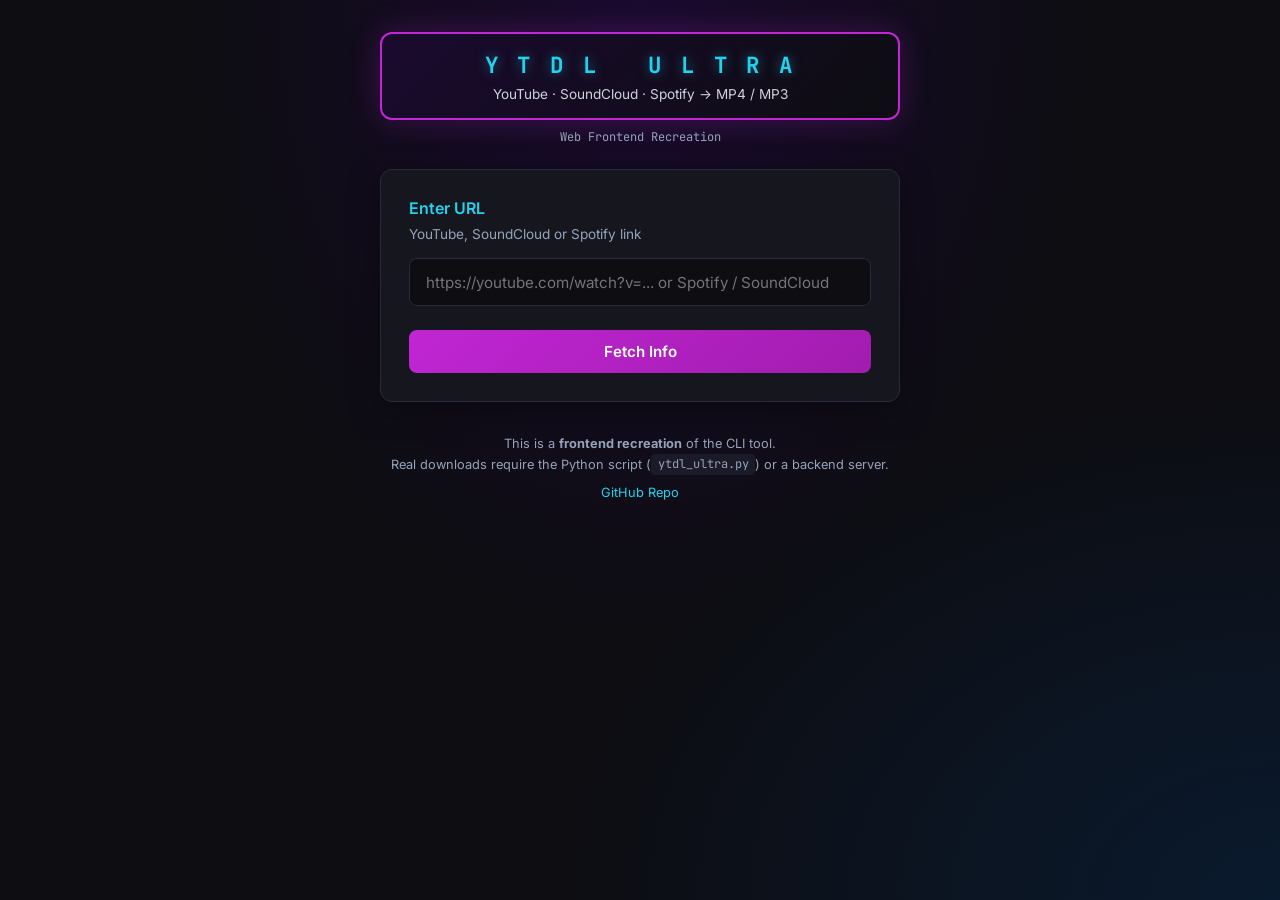
==== index.html @ 4ee61bf0 "Add root index.html for GitHub Pages" ====
<!DOCTYPE html>
<html lang="en">
<head>
  <meta charset="UTF-8">
  <meta name="viewport" content="width=device-width, initial-scale=1.0">
  <title>YTDL ULTRA – Web</title>
  <link rel="stylesheet" href="CSS/style.css">
  <link rel="preconnect" href="https://fonts.googleapis.com">
  <link rel="preconnect" href="https://fonts.gstatic.com" crossorigin>
  <link href="https://fonts.googleapis.com/css2?family=JetBrains+Mono:wght@400;600;700&family=Inter:wght@400;500;600&display=swap" rel="stylesheet">
</head>
<body>
  <div class="container">
    <!-- Banner -->
    <header class="banner">
      <div class="banner-box">
        <div class="banner-title">Y T D L &nbsp; U L T R A</div>
        <div class="banner-sub">YouTube · SoundCloud · Spotify → MP4 / MP3</div>
      </div>
      <p class="version">Web Frontend Recreation</p>
    </header>

    <!-- Main Card -->
    <main class="card">
      <!-- Step 1: URL -->
      <section id="step-url" class="step active">
        <h2>Enter URL</h2>
        <p class="hint">YouTube, SoundCloud or Spotify link</p>
        <input type="url" id="url-input" placeholder="https://youtube.com/watch?v=... or Spotify / SoundCloud" autocomplete="off">
        <button id="btn-fetch" class="btn primary">Fetch Info</button>
        <p id="url-error" class="error hidden"></p>
      </section>

      <!-- Step 2: Info + Format -->
      <section id="step-info" class="step">
        <div class="info-box">
          <h3 id="video-title">—</h3>
          <div class="meta">
            <span id="video-source">—</span>
            <span id="video-channel">—</span>
            <span id="video-duration">—</span>
          </div>
        </div>

        <h2>Format</h2>
        <div class="format-options">
          <label class="format-card">
            <input type="radio" name="format" value="mp4" checked>
            <span class="format-label">MP4</span>
            <span class="format-desc">Video + Audio</span>
          </label>
          <label class="format-card">
            <input type="radio" name="format" value="mp3">
            <span class="format-label">MP3</span>
            <span class="format-desc">Audio Only</span>
          </label>
        </div>

        <h2>Quality</h2>
        <div id="quality-list" class="quality-list">
          <!-- filled by JS -->
        </div>

        <button id="btn-download" class="btn primary">Download</button>
        <button id="btn-back" class="btn secondary">← Back</button>
      </section>

      <!-- Step 3: Progress / Result -->
      <section id="step-progress" class="step">
        <h2 id="progress-title">Downloading...</h2>
        <div class="progress-bar-wrap">
          <div id="progress-bar" class="progress-bar"></div>
        </div>
        <p id="progress-text">0%</p>
        <p id="progress-note" class="note"></p>
        <button id="btn-again" class="btn primary hidden">Download Another</button>
      </section>
    </main>

    <footer>
      <p>This is a <strong>frontend recreation</strong> of the CLI tool.</p>
      <p>Real downloads require the Python script (<code>ytdl_ultra.py</code>) or a backend server.</p>
      <p class="links">
        <a href="https://github.com/ziyyhhk/Kira-Test" target="_blank">GitHub Repo</a>
      </p>
    </footer>
  </div>

  <script src="JS/app.js"></script>
</body>
</html>
---- CSS/style.css ----
/* YTDL ULTRA – Web Styles */
:root {
  --bg: #0d0d12;
  --card: #16161f;
  --border: #2a2a3a;
  --magenta: #c026d3;
  --cyan: #22d3ee;
  --green: #4ade80;
  --yellow: #facc15;
  --red: #f87171;
  --text: #e2e8f0;
  --muted: #94a3b8;
  --radius: 12px;
}

* {
  box-sizing: border-box;
  margin: 0;
  padding: 0;
}

body {
  font-family: 'Inter', system-ui, sans-serif;
  background: var(--bg);
  color: var(--text);
  min-height: 100vh;
  display: flex;
  justify-content: center;
  align-items: flex-start;
  padding: 2rem 1rem;
  background-image:
    radial-gradient(ellipse at top, #1a0a2e 0%, transparent 50%),
    radial-gradient(ellipse at bottom right, #0a1a2e 0%, transparent 40%);
}

.container {
  width: 100%;
  max-width: 520px;
}

/* Banner */
.banner {
  text-align: center;
  margin-bottom: 1.5rem;
}

.banner-box {
  border: 2px solid var(--magenta);
  border-radius: var(--radius);
  padding: 1rem 1.25rem;
  background: linear-gradient(135deg, #1a0a2e 0%, #0d0d12 100%);
  box-shadow: 0 0 30px rgba(192, 38, 211, 0.25);
}

.banner-title {
  font-family: 'JetBrains Mono', monospace;
  font-weight: 700;
  font-size: 1.4rem;
  letter-spacing: 0.15em;
  color: var(--cyan);
  text-shadow: 0 0 12px rgba(34, 211, 238, 0.5);
}

.banner-sub {
  font-size: 0.85rem;
  color: var(--text);
  margin-top: 0.35rem;
  opacity: 0.9;
}

.version {
  font-family: 'JetBrains Mono', monospace;
  font-size: 0.75rem;
  color: var(--muted);
  margin-top: 0.6rem;
}

/* Card */
.card {
  background: var(--card);
  border: 1px solid var(--border);
  border-radius: var(--radius);
  padding: 1.75rem;
  box-shadow: 0 8px 32px rgba(0, 0, 0, 0.4);
}

.step {
  display: none;
}

.step.active {
  display: block;
  animation: fadeIn 0.3s ease;
}

@keyframes fadeIn {
  from { opacity: 0; transform: translateY(8px); }
  to { opacity: 1; transform: translateY(0); }
}

h2 {
  font-size: 1rem;
  font-weight: 600;
  color: var(--cyan);
  margin-bottom: 0.5rem;
}

.hint {
  font-size: 0.85rem;
  color: var(--muted);
  margin-bottom: 1rem;
}

input[type="url"] {
  width: 100%;
  padding: 0.85rem 1rem;
  background: #0d0d12;
  border: 1px solid var(--border);
  border-radius: 8px;
  color: var(--text);
  font-size: 0.95rem;
  font-family: inherit;
  margin-bottom: 1rem;
  transition: border-color 0.2s;
}

input[type="url"]:focus {
  outline: none;
  border-color: var(--cyan);
  box-shadow: 0 0 0 3px rgba(34, 211, 238, 0.15);
}

/* Buttons */
.btn {
  display: inline-block;
  padding: 0.75rem 1.5rem;
  border: none;
  border-radius: 8px;
  font-size: 0.95rem;
  font-weight: 600;
  cursor: pointer;
  transition: all 0.2s;
  font-family: inherit;
}

.btn.primary {
  background: linear-gradient(135deg, var(--magenta), #a21caf);
  color: white;
  width: 100%;
  margin-top: 0.5rem;
}

.btn.primary:hover {
  filter: brightness(1.1);
  box-shadow: 0 4px 20px rgba(192, 38, 211, 0.4);
}

.btn.secondary {
  background: transparent;
  color: var(--muted);
  border: 1px solid var(--border);
  width: 100%;
  margin-top: 0.75rem;
}

.btn.secondary:hover {
  border-color: var(--cyan);
  color: var(--cyan);
}

.btn:disabled {
  opacity: 0.5;
  cursor: not-allowed;
}

/* Info box */
.info-box {
  background: #0d0d12;
  border: 1px solid var(--border);
  border-radius: 8px;
  padding: 1rem;
  margin-bottom: 1.5rem;
}

.info-box h3 {
  font-size: 1.05rem;
  margin-bottom: 0.5rem;
  line-height: 1.3;
}

.meta {
  display: flex;
  flex-wrap: wrap;
  gap: 0.75rem;
  font-size: 0.8rem;
  color: var(--muted);
}

.meta span::before {
  content: "• ";
  color: var(--magenta);
}

.meta span:first-child::before {
  content: "";
}

/* Format cards */
.format-options {
  display: grid;
  grid-template-columns: 1fr 1fr;
  gap: 0.75rem;
  margin-bottom: 1.5rem;
}

.format-card {
  display: flex;
  flex-direction: column;
  align-items: center;
  padding: 1rem;
  background: #0d0d12;
  border: 2px solid var(--border);
  border-radius: 8px;
  cursor: pointer;
  transition: all 0.2s;
}

.format-card:hover {
  border-color: var(--cyan);
}

.format-card input {
  display: none;
}

.format-card input:checked + .format-label {
  color: var(--cyan);
}

.format-card:has(input:checked) {
  border-color: var(--magenta);
  background: rgba(192, 38, 211, 0.08);
  box-shadow: 0 0 15px rgba(192, 38, 211, 0.15);
}

.format-label {
  font-weight: 700;
  font-size: 1.1rem;
  margin-bottom: 0.25rem;
}

.format-desc {
  font-size: 0.75rem;
  color: var(--muted);
}

/* Quality list */
.quality-list {
  display: flex;
  flex-direction: column;
  gap: 0.5rem;
  margin-bottom: 1.25rem;
}

.quality-item {
  display: flex;
  align-items: center;
  gap: 0.75rem;
  padding: 0.75rem 1rem;
  background: #0d0d12;
  border: 1px solid var(--border);
  border-radius: 8px;
  cursor: pointer;
  transition: all 0.15s;
}

.quality-item:hover {
  border-color: var(--cyan);
}

.quality-item.selected {
  border-color: var(--magenta);
  background: rgba(192, 38, 211, 0.1);
}

.quality-item input {
  accent-color: var(--magenta);
}

.quality-label {
  flex: 1;
  font-size: 0.9rem;
}

.quality-size {
  font-size: 0.8rem;
  color: var(--muted);
  font-family: 'JetBrains Mono', monospace;
}

.quality-item.high .quality-label { color: var(--green); }
.quality-item.mid .quality-label { color: var(--yellow); }
.quality-item.low .quality-label { color: var(--red); }

/* Progress */
.progress-bar-wrap {
  height: 12px;
  background: #0d0d12;
  border-radius: 6px;
  overflow: hidden;
  margin: 1.25rem 0 0.75rem;
  border: 1px solid var(--border);
}

.progress-bar {
  height: 100%;
  width: 0%;
  background: linear-gradient(90deg, var(--magenta), var(--cyan));
  border-radius: 6px;
  transition: width 0.3s ease;
}

#progress-text {
  text-align: center;
  font-family: 'JetBrains Mono', monospace;
  font-size: 0.95rem;
  color: var(--cyan);
}

.note {
  margin-top: 1rem;
  font-size: 0.85rem;
  color: var(--muted);
  text-align: center;
  line-height: 1.5;
}

.error {
  color: var(--red);
  font-size: 0.85rem;
  margin-top: 0.5rem;
}

.hidden {
  display: none !important;
}

/* Footer */
footer {
  margin-top: 2rem;
  text-align: center;
  font-size: 0.8rem;
  color: var(--muted);
  line-height: 1.6;
}

footer code {
  background: #1a1a28;
  padding: 0.15rem 0.4rem;
  border-radius: 4px;
  font-family: 'JetBrains Mono', monospace;
  font-size: 0.75rem;
}

footer a {
  color: var(--cyan);
  text-decoration: none;
}

footer a:hover {
  text-decoration: underline;
}

.links {
  margin-top: 0.5rem;
}

/* Responsive */
@media (max-width: 480px) {
  .banner-title {
    font-size: 1.15rem;
  }
  .format-options {
    grid-template-columns: 1fr;
  }
}
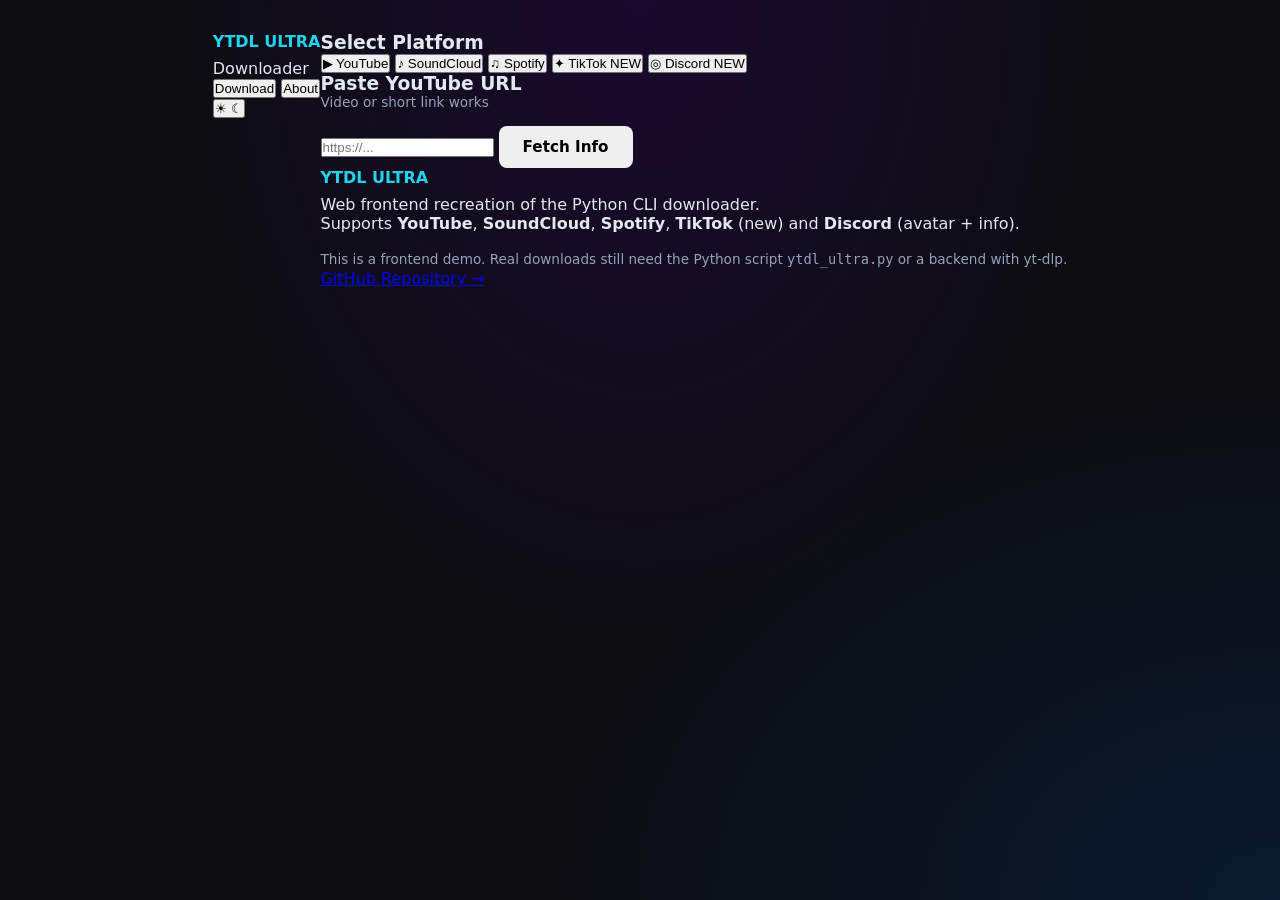
==== commit 5d99fad8: "Restyle UI to match Broken List + add platform options" ====
--- a/index.html
+++ b/index.html
@@ -3,88 +3,158 @@
 <head>
   <meta charset="UTF-8">
   <meta name="viewport" content="width=device-width, initial-scale=1.0">
-  <title>YTDL ULTRA – Web</title>
-  <link rel="stylesheet" href="CSS/style.css">
+  <title>YTDL ULTRA</title>
+  <meta name="theme-color" content="#3dbb45">
   <link rel="preconnect" href="https://fonts.googleapis.com">
   <link rel="preconnect" href="https://fonts.gstatic.com" crossorigin>
-  <link href="https://fonts.googleapis.com/css2?family=JetBrains+Mono:wght@400;600;700&family=Inter:wght@400;500;600&display=swap" rel="stylesheet">
+  <link href="https://fonts.googleapis.com/css2?family=Archivo:wght@500;600;700;800;900&family=Chivo+Mono:wght@400;600;700&display=swap" rel="stylesheet">
+  <link rel="stylesheet" href="CSS/style.css">
 </head>
 <body>
-  <div class="container">
-    <!-- Banner -->
-    <header class="banner">
-      <div class="banner-box">
-        <div class="banner-title">Y T D L &nbsp; U L T R A</div>
-        <div class="banner-sub">YouTube · SoundCloud · Spotify → MP4 / MP3</div>
+  <div class="theme-veil" id="theme-veil"></div>
+
+  <header>
+    <div class="logo">
+      <div class="logo__text">
+        <h2>YTDL ULTRA</h2>
+        <p>Downloader</p>
       </div>
-      <p class="version">Web Frontend Recreation</p>
-    </header>
+    </div>
+    <nav class="nav">
+      <button class="nav-link active" data-page="download">Download</button>
+      <button class="nav-link" data-page="about">About</button>
+    </nav>
+    <button id="theme-toggle" class="theme-btn" title="Toggle dark mode" aria-label="Toggle dark mode">
+      <span class="theme-icon light">☀</span>
+      <span class="theme-icon dark">☾</span>
+    </button>
+  </header>
 
-    <!-- Main Card -->
-    <main class="card">
-      <!-- Step 1: URL -->
-      <section id="step-url" class="step active">
-        <h2>Enter URL</h2>
-        <p class="hint">YouTube, SoundCloud or Spotify link</p>
-        <input type="url" id="url-input" placeholder="https://youtube.com/watch?v=... or Spotify / SoundCloud" autocomplete="off">
-        <button id="btn-fetch" class="btn primary">Fetch Info</button>
-        <p id="url-error" class="error hidden"></p>
-      </section>
+  <main>
+    <!-- DOWNLOAD PAGE -->
+    <section id="page-download" class="page active">
+      <div class="page-inner">
 
-      <!-- Step 2: Info + Format -->
-      <section id="step-info" class="step">
-        <div class="info-box">
-          <h3 id="video-title">—</h3>
-          <div class="meta">
-            <span id="video-source">—</span>
-            <span id="video-channel">—</span>
-            <span id="video-duration">—</span>
+        <!-- Platform selector -->
+        <div class="panel platform-panel">
+          <h3 class="panel-title">Select Platform</h3>
+          <div class="platform-grid">
+            <button class="platform-card selected" data-platform="youtube">
+              <span class="platform-icon">▶</span>
+              <span class="platform-name">YouTube</span>
+            </button>
+            <button class="platform-card" data-platform="soundcloud">
+              <span class="platform-icon">♪</span>
+              <span class="platform-name">SoundCloud</span>
+            </button>
+            <button class="platform-card" data-platform="spotify">
+              <span class="platform-icon">♫</span>
+              <span class="platform-name">Spotify</span>
+            </button>
+            <button class="platform-card" data-platform="tiktok">
+              <span class="platform-icon">✦</span>
+              <span class="platform-name">TikTok</span>
+              <span class="badge new">NEW</span>
+            </button>
+            <button class="platform-card" data-platform="discord">
+              <span class="platform-icon">◎</span>
+              <span class="platform-name">Discord</span>
+              <span class="badge new">NEW</span>
+            </button>
           </div>
         </div>
 
-        <h2>Format</h2>
-        <div class="format-options">
-          <label class="format-card">
-            <input type="radio" name="format" value="mp4" checked>
-            <span class="format-label">MP4</span>
-            <span class="format-desc">Video + Audio</span>
-          </label>
-          <label class="format-card">
-            <input type="radio" name="format" value="mp3">
-            <span class="format-label">MP3</span>
-            <span class="format-desc">Audio Only</span>
-          </label>
+        <!-- Main form panel -->
+        <div class="panel form-panel">
+          <!-- URL step -->
+          <div id="step-url" class="step active">
+            <h3 class="panel-title" id="url-label">Paste YouTube URL</h3>
+            <p class="hint" id="url-hint">Video or short link works</p>
+            <input type="text" id="url-input" placeholder="https://..." autocomplete="off" spellcheck="false">
+            <p id="url-error" class="error hidden"></p>
+            <button id="btn-fetch" class="btn">Fetch Info</button>
+          </div>
+
+          <!-- Info + options step -->
+          <div id="step-info" class="step">
+            <div class="info-box">
+              <div class="info-avatar-wrap hidden" id="discord-avatar-wrap">
+                <img id="discord-avatar" src="" alt="Avatar" class="discord-avatar">
+              </div>
+              <div class="info-text">
+                <h3 id="video-title">—</h3>
+                <div class="meta">
+                  <span id="video-source">—</span>
+                  <span id="video-channel">—</span>
+                  <span id="video-duration">—</span>
+                </div>
+                <div id="discord-extra" class="discord-extra hidden"></div>
+              </div>
+            </div>
+
+            <!-- Format (hidden for Discord) -->
+            <div id="format-section">
+              <h3 class="panel-title">Format</h3>
+              <div class="format-options">
+                <label class="format-card">
+                  <input type="radio" name="format" value="mp4" checked>
+                  <span class="format-label">MP4</span>
+                  <span class="format-desc">Video + Audio</span>
+                </label>
+                <label class="format-card">
+                  <input type="radio" name="format" value="mp3">
+                  <span class="format-label">MP3</span>
+                  <span class="format-desc">Audio Only</span>
+                </label>
+              </div>
+
+              <h3 class="panel-title">Quality</h3>
+              <div id="quality-list" class="quality-list"></div>
+            </div>
+
+            <!-- Discord specific actions -->
+            <div id="discord-actions" class="hidden">
+              <h3 class="panel-title">Actions</h3>
+              <div class="discord-btns">
+                <button id="btn-dl-avatar" class="btn">Download Avatar / PFP</button>
+                <button id="btn-copy-info" class="btn btn-ghost">Copy User Info</button>
+              </div>
+            </div>
+
+            <div class="btn-row">
+              <button id="btn-download" class="btn">Download</button>
+              <button id="btn-back" class="btn btn-ghost">← Back</button>
+            </div>
+          </div>
+
+          <!-- Progress step -->
+          <div id="step-progress" class="step">
+            <h3 class="panel-title" id="progress-title">Downloading...</h3>
+            <div class="progress-bar-wrap">
+              <div id="progress-bar" class="progress-bar"></div>
+            </div>
+            <p id="progress-text" class="progress-text">0%</p>
+            <p id="progress-note" class="note"></p>
+            <button id="btn-again" class="btn hidden">Download Another</button>
+          </div>
         </div>
 
-        <h2>Quality</h2>
-        <div id="quality-list" class="quality-list">
-          <!-- filled by JS -->
+      </div>
+    </section>
+
+    <!-- ABOUT PAGE -->
+    <section id="page-about" class="page">
+      <div class="page-inner about-inner">
+        <div class="panel">
+          <h2>YTDL ULTRA</h2>
+          <p>Web frontend recreation of the Python CLI downloader.</p>
+          <p>Supports <strong>YouTube</strong>, <strong>SoundCloud</strong>, <strong>Spotify</strong>, <strong>TikTok</strong> (new) and <strong>Discord</strong> (avatar + info).</p>
+          <p class="note">This is a frontend demo. Real downloads still need the Python script <code>ytdl_ultra.py</code> or a backend with yt-dlp.</p>
+          <p><a href="https://github.com/ziyyhhk/Kira-Test" target="_blank" rel="noopener">GitHub Repository →</a></p>
         </div>
-
-        <button id="btn-download" class="btn primary">Download</button>
-        <button id="btn-back" class="btn secondary">← Back</button>
-      </section>
-
-      <!-- Step 3: Progress / Result -->
-      <section id="step-progress" class="step">
-        <h2 id="progress-title">Downloading...</h2>
-        <div class="progress-bar-wrap">
-          <div id="progress-bar" class="progress-bar"></div>
-        </div>
-        <p id="progress-text">0%</p>
-        <p id="progress-note" class="note"></p>
-        <button id="btn-again" class="btn primary hidden">Download Another</button>
-      </section>
-    </main>
-
-    <footer>
-      <p>This is a <strong>frontend recreation</strong> of the CLI tool.</p>
-      <p>Real downloads require the Python script (<code>ytdl_ultra.py</code>) or a backend server.</p>
-      <p class="links">
-        <a href="https://github.com/ziyyhhk/Kira-Test" target="_blank">GitHub Repo</a>
-      </p>
-    </footer>
-  </div>
+      </div>
+    </section>
+  </main>
 
   <script src="JS/app.js"></script>
 </body>
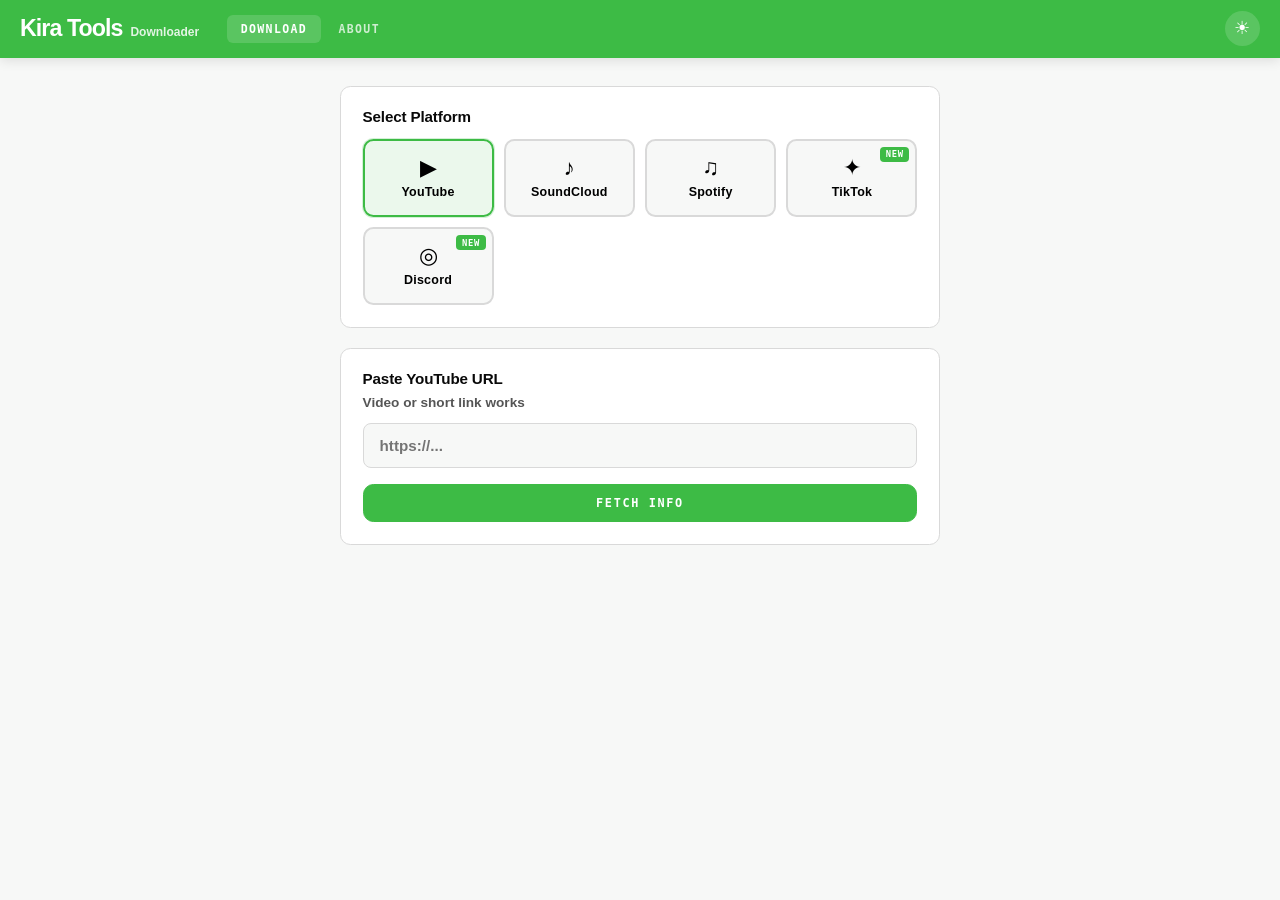
==== commit 976d0cd7: "Rename to Kira Tools" ====
--- a/index.html
+++ b/index.html
@@ -3,7 +3,7 @@
 <head>
   <meta charset="UTF-8">
   <meta name="viewport" content="width=device-width, initial-scale=1.0">
-  <title>YTDL ULTRA</title>
+  <title>Kira Tools</title>
   <meta name="theme-color" content="#3dbb45">
   <link rel="preconnect" href="https://fonts.googleapis.com">
   <link rel="preconnect" href="https://fonts.gstatic.com" crossorigin>
@@ -16,7 +16,7 @@
   <header>
     <div class="logo">
       <div class="logo__text">
-        <h2>YTDL ULTRA</h2>
+        <h2>Kira Tools</h2>
         <p>Downloader</p>
       </div>
     </div>
@@ -146,7 +146,7 @@
     <section id="page-about" class="page">
       <div class="page-inner about-inner">
         <div class="panel">
-          <h2>YTDL ULTRA</h2>
+          <h2>Kira Tools</h2>
           <p>Web frontend recreation of the Python CLI downloader.</p>
           <p>Supports <strong>YouTube</strong>, <strong>SoundCloud</strong>, <strong>Spotify</strong>, <strong>TikTok</strong> (new) and <strong>Discord</strong> (avatar + info).</p>
           <p class="note">This is a frontend demo. Real downloads still need the Python script <code>ytdl_ultra.py</code> or a backend with yt-dlp.</p>
--- a/CSS/style.css
+++ b/CSS/style.css
@@ -1,16 +1,40 @@
-/* YTDL ULTRA – Web Styles */
+/* YTDL ULTRA – styled like The Broken List */
 :root {
-  --bg: #0d0d12;
-  --card: #16161f;
-  --border: #2a2a3a;
-  --magenta: #c026d3;
-  --cyan: #22d3ee;
-  --green: #4ade80;
-  --yellow: #facc15;
-  --red: #f87171;
-  --text: #e2e8f0;
-  --muted: #94a3b8;
-  --radius: 12px;
+  --color-background: #f7f8f7;
+  --color-on-background: #090909;
+  --color-background-hover: #eceeec;
+  --color-surface: #ffffff;
+  --color-surface-hover: #f2f2f2;
+  --color-border: #d9d9d9;
+  --color-border-strong: #090909;
+  --color-primary: #3dbb45;
+  --color-primary-hover: #2fa438;
+  --color-primary-glow: rgba(61, 187, 69, 0.22);
+  --color-on-primary: #ffffff;
+  --color-muted: #555555;
+  --color-error: #c02626;
+  --header-bg: #3dbb45;
+  --header-fg: #ffffff;
+  --radius: 0.65rem;
+  --ease-out: cubic-bezier(0.16, 1, 0.3, 1);
+}
+
+body.dark {
+  --color-background: #0e110e;
+  --color-on-background: #f3f3f3;
+  --color-background-hover: #1a1f1a;
+  --color-surface: #161a16;
+  --color-surface-hover: #222822;
+  --color-border: #2e342e;
+  --color-border-strong: #f3f3f3;
+  --color-primary: #48c951;
+  --color-primary-hover: #60da68;
+  --color-primary-glow: rgba(72, 201, 81, 0.25);
+  --color-on-primary: #ffffff;
+  --color-muted: #a8b0a8;
+  --color-error: #ff5c5c;
+  --header-bg: #1f6b26;
+  --header-fg: #ffffff;
 }
 
 * {
@@ -19,366 +43,544 @@
   padding: 0;
 }
 
+html, body {
+  height: 100%;
+}
+
 body {
-  font-family: 'Inter', system-ui, sans-serif;
-  background: var(--bg);
-  color: var(--text);
-  min-height: 100vh;
-  display: flex;
+  font-family: "Archivo", sans-serif;
+  background: var(--color-background);
+  color: var(--color-on-background);
+  -webkit-font-smoothing: antialiased;
+  display: flex;
+  flex-direction: column;
+  min-height: 100%;
+}
+
+/* Theme transition veil */
+.theme-veil {
+  position: fixed;
+  inset: 0;
+  z-index: 99999;
+  pointer-events: none;
+  background: #0a0a0a;
+  opacity: 0;
+  transition: opacity 0.22s ease;
+}
+body.dark .theme-veil {
+  background: #f5f5f5;
+}
+.theme-veil.theme-veil--in {
+  opacity: 0.45;
+}
+
+/* Header */
+header {
+  display: flex;
+  flex-shrink: 0;
+  min-height: 3.6rem;
+  padding: 0 1.25rem;
+  background: var(--header-bg);
+  color: var(--header-fg);
+  align-items: center;
+  z-index: 50;
+  box-shadow: 0 2px 12px rgba(0, 0, 0, 0.12);
+  gap: 0.75rem;
+}
+
+.logo__text {
+  display: flex;
+  align-items: baseline;
+  gap: 0.5rem;
+}
+.logo__text h2 {
+  margin: 0;
+  font-size: 1.45rem;
+  line-height: 1;
+  font-weight: 900;
+  letter-spacing: -0.04em;
+  white-space: nowrap;
+}
+.logo__text p {
+  margin: 0;
+  font-size: 0.75rem;
+  font-weight: 800;
+  opacity: 0.85;
+}
+
+.nav {
+  display: flex;
+  gap: 0.25rem;
+  margin-left: 1rem;
+}
+.nav-link {
+  background: transparent;
+  border: none;
+  color: var(--header-fg);
+  font-family: "Chivo Mono", monospace;
+  font-size: 0.72rem;
+  font-weight: 700;
+  letter-spacing: 0.12em;
+  text-transform: uppercase;
+  padding: 0.45rem 0.85rem;
+  border-radius: 6px;
+  cursor: pointer;
+  opacity: 0.75;
+  transition: opacity 0.15s, background 0.15s;
+}
+.nav-link:hover,
+.nav-link.active {
+  opacity: 1;
+  background: rgba(255, 255, 255, 0.15);
+}
+
+.theme-btn {
+  margin-left: auto;
+  background: rgba(255, 255, 255, 0.15);
+  border: none;
+  width: 2.2rem;
+  height: 2.2rem;
+  border-radius: 50%;
+  cursor: pointer;
+  display: flex;
+  align-items: center;
   justify-content: center;
-  align-items: flex-start;
-  padding: 2rem 1rem;
-  background-image:
-    radial-gradient(ellipse at top, #1a0a2e 0%, transparent 50%),
-    radial-gradient(ellipse at bottom right, #0a1a2e 0%, transparent 40%);
-}
-
-.container {
+  font-size: 1.1rem;
+  color: var(--header-fg);
+  transition: background 0.15s;
+}
+.theme-btn:hover {
+  background: rgba(255, 255, 255, 0.28);
+}
+.theme-icon.dark { display: none; }
+body.dark .theme-icon.light { display: none; }
+body.dark .theme-icon.dark { display: inline; }
+
+/* Main */
+main {
+  flex: 1;
+  overflow-y: auto;
+  display: flex;
+  flex-direction: column;
+}
+
+.page {
+  display: none;
+  flex: 1;
+  animation: pageIn 0.4s var(--ease-out);
+}
+.page.active {
+  display: flex;
+  flex-direction: column;
+}
+@keyframes pageIn {
+  from { opacity: 0; transform: translateY(12px); }
+  to   { opacity: 1; transform: none; }
+}
+
+.page-inner {
   width: 100%;
+  max-width: 640px;
+  margin: 0 auto;
+  padding: 1.75rem 1.25rem 3rem;
+  display: flex;
+  flex-direction: column;
+  gap: 1.25rem;
+}
+
+.about-inner {
   max-width: 520px;
 }
-
-/* Banner */
-.banner {
-  text-align: center;
-  margin-bottom: 1.5rem;
-}
-
-.banner-box {
-  border: 2px solid var(--magenta);
+.about-inner .panel {
+  padding: 1.75rem;
+}
+.about-inner h2 {
+  font-weight: 900;
+  letter-spacing: -0.03em;
+  margin-bottom: 0.75rem;
+}
+.about-inner p {
+  margin-bottom: 0.75rem;
+  line-height: 1.55;
+  font-weight: 600;
+  color: var(--color-muted);
+}
+.about-inner a {
+  color: var(--color-primary);
+  font-weight: 700;
+  text-decoration: none;
+}
+.about-inner a:hover {
+  text-decoration: underline;
+}
+.about-inner code {
+  font-family: "Chivo Mono", monospace;
+  font-size: 0.85em;
+  background: var(--color-background-hover);
+  padding: 0.15rem 0.4rem;
+  border-radius: 4px;
+}
+
+/* Panels */
+.panel {
+  background: var(--color-surface);
+  border: 1px solid var(--color-border);
   border-radius: var(--radius);
-  padding: 1rem 1.25rem;
-  background: linear-gradient(135deg, #1a0a2e 0%, #0d0d12 100%);
-  box-shadow: 0 0 30px rgba(192, 38, 211, 0.25);
-}
-
-.banner-title {
-  font-family: 'JetBrains Mono', monospace;
-  font-weight: 700;
-  font-size: 1.4rem;
-  letter-spacing: 0.15em;
-  color: var(--cyan);
-  text-shadow: 0 0 12px rgba(34, 211, 238, 0.5);
-}
-
-.banner-sub {
-  font-size: 0.85rem;
-  color: var(--text);
-  margin-top: 0.35rem;
-  opacity: 0.9;
-}
-
-.version {
-  font-family: 'JetBrains Mono', monospace;
-  font-size: 0.75rem;
-  color: var(--muted);
-  margin-top: 0.6rem;
-}
-
-/* Card */
-.card {
-  background: var(--card);
-  border: 1px solid var(--border);
-  border-radius: var(--radius);
-  padding: 1.75rem;
-  box-shadow: 0 8px 32px rgba(0, 0, 0, 0.4);
-}
-
-.step {
-  display: none;
-}
-
-.step.active {
-  display: block;
-  animation: fadeIn 0.3s ease;
-}
-
-@keyframes fadeIn {
-  from { opacity: 0; transform: translateY(8px); }
-  to { opacity: 1; transform: translateY(0); }
-}
-
-h2 {
-  font-size: 1rem;
-  font-weight: 600;
-  color: var(--cyan);
-  margin-bottom: 0.5rem;
+  padding: 1.35rem;
+}
+
+.panel-title {
+  font-size: 0.95rem;
+  font-weight: 800;
+  margin-bottom: 0.85rem;
+  letter-spacing: -0.01em;
 }
 
 .hint {
   font-size: 0.85rem;
-  color: var(--muted);
+  color: var(--color-muted);
+  font-weight: 600;
+  margin-bottom: 0.85rem;
+  margin-top: -0.4rem;
+}
+
+/* Platform cards */
+.platform-grid {
+  display: grid;
+  grid-template-columns: repeat(auto-fill, minmax(110px, 1fr));
+  gap: 0.65rem;
+}
+
+.platform-card {
+  position: relative;
+  display: flex;
+  flex-direction: column;
+  align-items: center;
+  gap: 0.35rem;
+  padding: 1rem 0.5rem;
+  background: var(--color-background);
+  border: 2px solid var(--color-border);
+  border-radius: var(--radius);
+  cursor: pointer;
+  font-family: "Archivo", sans-serif;
+  transition: border-color 0.15s, background 0.15s, transform 0.15s;
+}
+.platform-card:hover {
+  border-color: var(--color-primary);
+  transform: translateY(-2px);
+}
+.platform-card.selected {
+  border-color: var(--color-primary);
+  background: color-mix(in srgb, var(--color-primary) 10%, transparent);
+  box-shadow: 0 0 0 1px var(--color-primary-glow);
+}
+.platform-icon {
+  font-size: 1.4rem;
+  line-height: 1;
+}
+.platform-name {
+  font-size: 0.78rem;
+  font-weight: 800;
+  letter-spacing: 0.02em;
+}
+.badge.new {
+  position: absolute;
+  top: 6px;
+  right: 6px;
+  font-family: "Chivo Mono", monospace;
+  font-size: 0.55rem;
+  font-weight: 700;
+  letter-spacing: 0.08em;
+  background: var(--color-primary);
+  color: var(--color-on-primary);
+  padding: 0.15rem 0.35rem;
+  border-radius: 4px;
+}
+
+/* Inputs */
+input[type="text"] {
+  width: 100%;
+  padding: 0.8rem 1rem;
+  background: var(--color-background);
+  border: 1px solid var(--color-border);
+  border-radius: 8px;
+  color: var(--color-on-background);
+  font-family: "Archivo", sans-serif;
+  font-size: 0.95rem;
+  font-weight: 600;
   margin-bottom: 1rem;
-}
-
-input[type="url"] {
-  width: 100%;
-  padding: 0.85rem 1rem;
-  background: #0d0d12;
-  border: 1px solid var(--border);
-  border-radius: 8px;
-  color: var(--text);
-  font-size: 0.95rem;
-  font-family: inherit;
-  margin-bottom: 1rem;
-  transition: border-color 0.2s;
-}
-
-input[type="url"]:focus {
+  transition: border-color 0.15s;
+}
+input[type="text"]:focus {
   outline: none;
-  border-color: var(--cyan);
-  box-shadow: 0 0 0 3px rgba(34, 211, 238, 0.15);
+  border-color: var(--color-primary);
+  box-shadow: 0 0 0 3px var(--color-primary-glow);
 }
 
 /* Buttons */
 .btn {
-  display: inline-block;
-  padding: 0.75rem 1.5rem;
-  border: none;
-  border-radius: 8px;
-  font-size: 0.95rem;
-  font-weight: 600;
+  position: relative;
+  border: 1px solid var(--color-primary);
   cursor: pointer;
-  transition: all 0.2s;
-  font-family: inherit;
-}
-
-.btn.primary {
-  background: linear-gradient(135deg, var(--magenta), #a21caf);
-  color: white;
+  font-family: "Chivo Mono", monospace;
+  font-size: 0.74rem;
+  letter-spacing: 0.14em;
+  text-transform: uppercase;
+  font-weight: 700;
+  padding: 0.7rem 1rem;
+  background-color: var(--color-primary);
+  color: var(--color-on-primary);
+  border-radius: var(--radius);
+  overflow: hidden;
+  transition: filter 0.15s ease, transform 0.18s var(--ease-out), box-shadow 0.2s;
   width: 100%;
-  margin-top: 0.5rem;
-}
-
-.btn.primary:hover {
-  filter: brightness(1.1);
-  box-shadow: 0 4px 20px rgba(192, 38, 211, 0.4);
-}
-
-.btn.secondary {
-  background: transparent;
-  color: var(--muted);
-  border: 1px solid var(--border);
-  width: 100%;
-  margin-top: 0.75rem;
-}
-
-.btn.secondary:hover {
-  border-color: var(--cyan);
-  color: var(--cyan);
-}
-
+}
+.btn:not(:disabled):hover {
+  filter: brightness(1.06);
+  transform: translateY(-1px);
+  box-shadow: 0 6px 16px -4px var(--color-primary-glow);
+}
+.btn:not(:disabled):active {
+  transform: translateY(1px);
+}
 .btn:disabled {
-  opacity: 0.5;
+  opacity: 0.4;
   cursor: not-allowed;
+}
+.btn.btn-ghost {
+  background-color: transparent;
+  color: var(--color-on-background);
+  border-color: var(--color-border);
+}
+.btn.btn-ghost:not(:disabled):hover {
+  border-color: var(--color-primary);
+  color: var(--color-primary);
+  filter: none;
+  box-shadow: 0 4px 12px -6px var(--color-primary-glow);
+}
+
+.btn-row {
+  display: flex;
+  flex-direction: column;
+  gap: 0.65rem;
+  margin-top: 1.25rem;
 }
 
 /* Info box */
 .info-box {
-  background: #0d0d12;
-  border: 1px solid var(--border);
+  display: flex;
+  gap: 1rem;
+  background: var(--color-background);
+  border: 1px solid var(--color-border);
   border-radius: 8px;
   padding: 1rem;
-  margin-bottom: 1.5rem;
-}
-
+  margin-bottom: 1.35rem;
+}
+.info-text {
+  flex: 1;
+  min-width: 0;
+}
 .info-box h3 {
   font-size: 1.05rem;
-  margin-bottom: 0.5rem;
+  font-weight: 800;
+  margin-bottom: 0.4rem;
   line-height: 1.3;
-}
-
+  word-break: break-word;
+}
 .meta {
   display: flex;
   flex-wrap: wrap;
-  gap: 0.75rem;
+  gap: 0.5rem 0.85rem;
   font-size: 0.8rem;
-  color: var(--muted);
-}
-
+  font-weight: 600;
+  color: var(--color-muted);
+}
 .meta span::before {
   content: "• ";
-  color: var(--magenta);
-}
-
+  color: var(--color-primary);
+}
 .meta span:first-child::before {
   content: "";
+}
+
+.discord-avatar {
+  width: 64px;
+  height: 64px;
+  border-radius: 50%;
+  object-fit: cover;
+  border: 2px solid var(--color-primary);
+  flex-shrink: 0;
+}
+.discord-extra {
+  margin-top: 0.6rem;
+  font-size: 0.8rem;
+  font-weight: 600;
+  color: var(--color-muted);
+  line-height: 1.5;
+}
+.discord-extra strong {
+  color: var(--color-on-background);
 }
 
 /* Format cards */
 .format-options {
   display: grid;
   grid-template-columns: 1fr 1fr;
-  gap: 0.75rem;
-  margin-bottom: 1.5rem;
-}
-
+  gap: 0.65rem;
+  margin-bottom: 1.25rem;
+}
 .format-card {
   display: flex;
   flex-direction: column;
   align-items: center;
-  padding: 1rem;
-  background: #0d0d12;
-  border: 2px solid var(--border);
+  padding: 0.9rem;
+  background: var(--color-background);
+  border: 2px solid var(--color-border);
   border-radius: 8px;
   cursor: pointer;
-  transition: all 0.2s;
-}
-
+  transition: border-color 0.15s, background 0.15s;
+}
 .format-card:hover {
-  border-color: var(--cyan);
-}
-
+  border-color: var(--color-primary);
+}
 .format-card input {
   display: none;
 }
-
-.format-card input:checked + .format-label {
-  color: var(--cyan);
-}
-
 .format-card:has(input:checked) {
-  border-color: var(--magenta);
-  background: rgba(192, 38, 211, 0.08);
-  box-shadow: 0 0 15px rgba(192, 38, 211, 0.15);
-}
-
+  border-color: var(--color-primary);
+  background: color-mix(in srgb, var(--color-primary) 10%, transparent);
+}
 .format-label {
-  font-weight: 700;
-  font-size: 1.1rem;
-  margin-bottom: 0.25rem;
-}
-
+  font-weight: 800;
+  font-size: 1.05rem;
+}
 .format-desc {
-  font-size: 0.75rem;
-  color: var(--muted);
+  font-size: 0.72rem;
+  color: var(--color-muted);
+  font-weight: 600;
+  margin-top: 0.15rem;
 }
 
 /* Quality list */
 .quality-list {
   display: flex;
   flex-direction: column;
-  gap: 0.5rem;
-  margin-bottom: 1.25rem;
-}
-
+  gap: 0.45rem;
+  margin-bottom: 0.5rem;
+}
 .quality-item {
   display: flex;
   align-items: center;
   gap: 0.75rem;
-  padding: 0.75rem 1rem;
-  background: #0d0d12;
-  border: 1px solid var(--border);
+  padding: 0.7rem 0.9rem;
+  background: var(--color-background);
+  border: 1px solid var(--color-border);
   border-radius: 8px;
   cursor: pointer;
-  transition: all 0.15s;
-}
-
+  transition: border-color 0.15s, background 0.15s;
+}
 .quality-item:hover {
-  border-color: var(--cyan);
-}
-
+  border-color: var(--color-primary);
+}
 .quality-item.selected {
-  border-color: var(--magenta);
-  background: rgba(192, 38, 211, 0.1);
-}
-
+  border-color: var(--color-primary);
+  background: color-mix(in srgb, var(--color-primary) 10%, transparent);
+}
 .quality-item input {
-  accent-color: var(--magenta);
-}
-
+  accent-color: var(--color-primary);
+}
 .quality-label {
   flex: 1;
   font-size: 0.9rem;
-}
-
+  font-weight: 700;
+}
 .quality-size {
-  font-size: 0.8rem;
-  color: var(--muted);
-  font-family: 'JetBrains Mono', monospace;
-}
-
-.quality-item.high .quality-label { color: var(--green); }
-.quality-item.mid .quality-label { color: var(--yellow); }
-.quality-item.low .quality-label { color: var(--red); }
+  font-size: 0.78rem;
+  font-family: "Chivo Mono", monospace;
+  color: var(--color-muted);
+}
+
+/* Discord actions */
+.discord-btns {
+  display: flex;
+  flex-direction: column;
+  gap: 0.6rem;
+  margin-bottom: 0.5rem;
+}
 
 /* Progress */
 .progress-bar-wrap {
-  height: 12px;
-  background: #0d0d12;
+  height: 10px;
+  background: var(--color-background);
   border-radius: 6px;
   overflow: hidden;
-  margin: 1.25rem 0 0.75rem;
-  border: 1px solid var(--border);
-}
-
+  margin: 1rem 0 0.6rem;
+  border: 1px solid var(--color-border);
+}
 .progress-bar {
   height: 100%;
   width: 0%;
-  background: linear-gradient(90deg, var(--magenta), var(--cyan));
+  background: var(--color-primary);
   border-radius: 6px;
   transition: width 0.3s ease;
 }
-
-#progress-text {
+.progress-text {
   text-align: center;
-  font-family: 'JetBrains Mono', monospace;
-  font-size: 0.95rem;
-  color: var(--cyan);
-}
-
+  font-family: "Chivo Mono", monospace;
+  font-size: 0.9rem;
+  font-weight: 700;
+  color: var(--color-primary);
+}
 .note {
   margin-top: 1rem;
   font-size: 0.85rem;
-  color: var(--muted);
+  color: var(--color-muted);
   text-align: center;
-  line-height: 1.5;
+  line-height: 1.55;
+  font-weight: 600;
+}
+.note code {
+  font-family: "Chivo Mono", monospace;
+  font-size: 0.8em;
+  background: var(--color-background-hover);
+  padding: 0.1rem 0.35rem;
+  border-radius: 4px;
 }
 
 .error {
-  color: var(--red);
+  color: var(--color-error);
   font-size: 0.85rem;
-  margin-top: 0.5rem;
-}
-
+  font-weight: 700;
+  margin-bottom: 0.75rem;
+}
 .hidden {
   display: none !important;
 }
-
-/* Footer */
-footer {
-  margin-top: 2rem;
-  text-align: center;
-  font-size: 0.8rem;
-  color: var(--muted);
-  line-height: 1.6;
-}
-
-footer code {
-  background: #1a1a28;
-  padding: 0.15rem 0.4rem;
-  border-radius: 4px;
-  font-family: 'JetBrains Mono', monospace;
-  font-size: 0.75rem;
-}
-
-footer a {
-  color: var(--cyan);
-  text-decoration: none;
-}
-
-footer a:hover {
-  text-decoration: underline;
-}
-
-.links {
-  margin-top: 0.5rem;
+.step {
+  display: none;
+}
+.step.active {
+  display: block;
+  animation: pageIn 0.3s var(--ease-out);
 }
 
 /* Responsive */
-@media (max-width: 480px) {
-  .banner-title {
-    font-size: 1.15rem;
+@media (max-width: 520px) {
+  header {
+    flex-wrap: wrap;
+    padding: 0.5rem 0.85rem;
+    row-gap: 0.4rem;
+  }
+  .logo__text h2 {
+    font-size: 1.25rem;
+  }
+  .nav {
+    margin-left: 0;
+    order: 3;
+    width: 100%;
+  }
+  .platform-grid {
+    grid-template-columns: repeat(3, 1fr);
   }
   .format-options {
     grid-template-columns: 1fr;
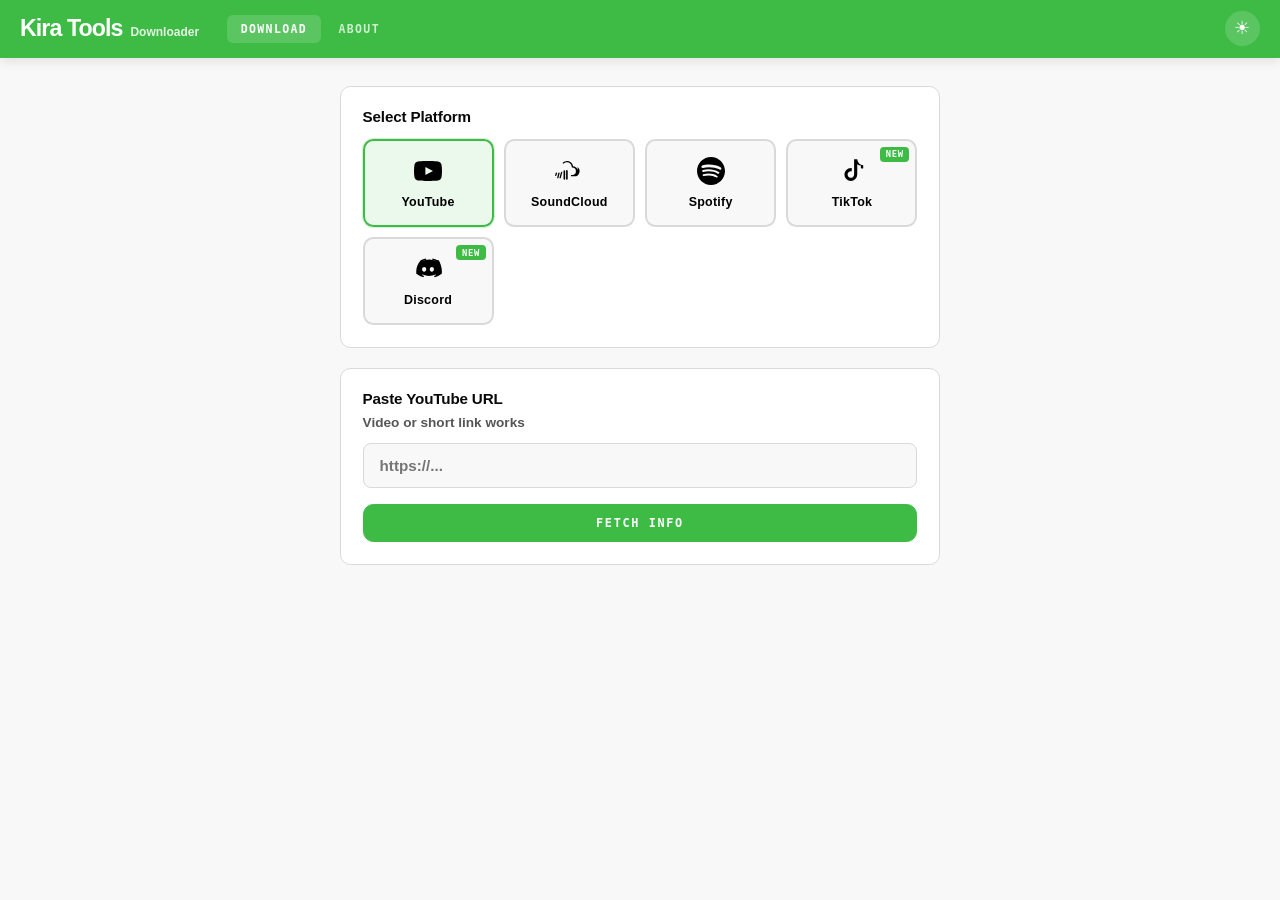
==== commit 094e4377: "Better SVG icons + media thumbnail area" ====
--- a/index.html
+++ b/index.html
@@ -31,42 +31,48 @@
   </header>
 
   <main>
-    <!-- DOWNLOAD PAGE -->
     <section id="page-download" class="page active">
       <div class="page-inner">
 
-        <!-- Platform selector -->
         <div class="panel platform-panel">
           <h3 class="panel-title">Select Platform</h3>
           <div class="platform-grid">
             <button class="platform-card selected" data-platform="youtube">
-              <span class="platform-icon">▶</span>
+              <span class="platform-icon" aria-hidden="true">
+                <svg viewBox="0 0 24 24" width="28" height="28" fill="currentColor"><path d="M23.5 6.2a3 3 0 0 0-2.1-2.1C19.5 3.5 12 3.5 12 3.5s-7.5 0-9.4.6A3 3 0 0 0 .5 6.2 31.5 31.5 0 0 0 0 12a31.5 31.5 0 0 0 .5 5.8 3 3 0 0 0 2.1 2.1c1.9.6 9.4.6 9.4.6s7.5 0 9.4-.6a3 3 0 0 0 2.1-2.1A31.5 31.5 0 0 0 24 12a31.5 31.5 0 0 0-.5-5.8zM9.75 15.5v-7l6.5 3.5-6.5 3.5z"/></svg>
+              </span>
               <span class="platform-name">YouTube</span>
             </button>
             <button class="platform-card" data-platform="soundcloud">
-              <span class="platform-icon">♪</span>
+              <span class="platform-icon" aria-hidden="true">
+                <svg viewBox="0 0 24 24" width="28" height="28" fill="currentColor"><path d="M1.2 13.2c-.3 0-.5.2-.6.5l-.5 2.1c0 .2.1.4.3.4h.4c.2 0 .3-.1.4-.3l.6-2.1c0-.3-.2-.6-.6-.6zm2.2 0c-.3 0-.5.2-.6.5l-1 4.2c0 .2.1.4.3.4h.4c.2 0 .4-.1.4-.3l1.1-4.2c.1-.3-.1-.6-.6-.6zm2.3-.4c-.4 0-.6.3-.7.6L3.8 17.9c0 .2.1.4.3.4h.5c.2 0 .4-.2.4-.4l1.3-5c0-.3-.2-.5-.6-.5zm2.3-1.4c-.4 0-.7.3-.7.7v6.7c0 .4.3.7.7.7s.7-.3.7-.7v-6.7c0-.4-.3-.7-.7-.7zm2.2-.3c-.4 0-.7.3-.7.7v7c0 .4.3.7.7.7s.7-.3.7-.7v-7c0-.4-.3-.7-.7-.7zm9.6 1.3A4.4 4.4 0 0 0 15.5 8c-.3-2.6-2.5-4.6-5.2-4.6-1.4 0-2.7.6-3.6 1.5-.2.2-.1.4 0 .5l.4.3c.1.1.3 0 .4-.1.7-.7 1.7-1.1 2.8-1.1 2.1 0 3.8 1.6 4 3.7v.4c0 .2.2.4.4.4a3.2 3.2 0 0 1 0 6.4H14c-.2 0-.4.2-.4.4v.4c0 .2.2.4.4.4h2.8a4.4 4.4 0 0 0 2.4-8z"/></svg>
+              </span>
               <span class="platform-name">SoundCloud</span>
             </button>
             <button class="platform-card" data-platform="spotify">
-              <span class="platform-icon">♫</span>
+              <span class="platform-icon" aria-hidden="true">
+                <svg viewBox="0 0 24 24" width="28" height="28" fill="currentColor"><path d="M12 0C5.4 0 0 5.4 0 12s5.4 12 12 12 12-5.4 12-12S18.6 0 12 0zm5.5 17.3c-.2.4-.7.5-1 .2-2.9-1.8-6.5-2.2-10.8-1.2-.4.1-.8-.2-.9-.6-.1-.4.2-.8.6-.9 4.7-1.1 8.7-.6 12 1.4.4.2.5.7.1 1.1zm1.5-3.3c-.3.4-.8.6-1.2.3-3.3-2-8.3-2.6-12.2-1.4-.5.1-1-.1-1.2-.6-.1-.5.1-1 .6-1.2 4.4-1.3 10-0.7 13.7 1.7.5.2.6.8.3 1.2zm.1-3.4C15.2 8.5 8.9 8.3 5.2 9.4c-.6.2-1.2-.2-1.4-.7-.2-.6.2-1.2.7-1.4 4.3-1.3 11.4-1.1 15.9 1.6.5.3.7 1 .3 1.5-.3.5-1 .7-1.5.3z"/></svg>
+              </span>
               <span class="platform-name">Spotify</span>
             </button>
             <button class="platform-card" data-platform="tiktok">
-              <span class="platform-icon">✦</span>
+              <span class="platform-icon" aria-hidden="true">
+                <svg viewBox="0 0 24 24" width="28" height="28" fill="currentColor"><path d="M19.6 7.3a5.3 5.3 0 0 1-3.1-1V15a5.5 5.5 0 1 1-5.5-5.5c.3 0 .5 0 .8.1v2.7a2.8 2.8 0 1 0 2 2.7V2h2.7a5.3 5.3 0 0 0 5.1 5.1v2.7c-.7 0-1.3-.1-2-.2z"/></svg>
+              </span>
               <span class="platform-name">TikTok</span>
               <span class="badge new">NEW</span>
             </button>
             <button class="platform-card" data-platform="discord">
-              <span class="platform-icon">◎</span>
+              <span class="platform-icon" aria-hidden="true">
+                <svg viewBox="0 0 24 24" width="28" height="28" fill="currentColor"><path d="M20.3 4.4A19 19 0 0 0 15.9 3l-.4.9a17 17 0 0 1 4 1.9 13 13 0 0 0-12.9 0 17 17 0 0 1 4-1.9L10.1 3a19 19 0 0 0-4.4 1.4C2.4 8.4 1.6 12.3 2 16.1a19.5 19.5 0 0 0 5.9 3l.8-1.1a12.5 12.5 0 0 1-1.9-.9l.5-.4a13.7 13.7 0 0 0 11.2 0l.5.4c-.6.4-1.2.7-1.9.9l.8 1.1a19.5 19.5 0 0 0 5.9-3c.5-4.3-.7-8.1-2.5-11.7zM8.7 14.3c-1 0-1.8-.9-1.8-2s.8-2 1.8-2 1.9.9 1.8 2-.8 2-1.8 2zm6.6 0c-1 0-1.8-.9-1.8-2s.8-2 1.8-2 1.9.9 1.8 2-.8 2-1.8 2z"/></svg>
+              </span>
               <span class="platform-name">Discord</span>
               <span class="badge new">NEW</span>
             </button>
           </div>
         </div>
 
-        <!-- Main form panel -->
         <div class="panel form-panel">
-          <!-- URL step -->
           <div id="step-url" class="step active">
             <h3 class="panel-title" id="url-label">Paste YouTube URL</h3>
             <p class="hint" id="url-hint">Video or short link works</p>
@@ -75,9 +81,14 @@
             <button id="btn-fetch" class="btn">Fetch Info</button>
           </div>
 
-          <!-- Info + options step -->
           <div id="step-info" class="step">
             <div class="info-box">
+              <div class="thumb-wrap" id="thumb-wrap">
+                <img id="media-thumb" src="" alt="Thumbnail" class="media-thumb">
+                <div class="thumb-placeholder" id="thumb-placeholder">
+                  <svg viewBox="0 0 24 24" width="32" height="32" fill="currentColor"><path d="M21 19V5a2 2 0 0 0-2-2H5a2 2 0 0 0-2 2v14a2 2 0 0 0 2 2h14a2 2 0 0 0 2-2zM8.5 13.5l2.5 3.01L14.5 12l4.5 6H5l3.5-4.5z"/></svg>
+                </div>
+              </div>
               <div class="info-avatar-wrap hidden" id="discord-avatar-wrap">
                 <img id="discord-avatar" src="" alt="Avatar" class="discord-avatar">
               </div>
@@ -92,7 +103,6 @@
               </div>
             </div>
 
-            <!-- Format (hidden for Discord) -->
             <div id="format-section">
               <h3 class="panel-title">Format</h3>
               <div class="format-options">
@@ -112,7 +122,6 @@
               <div id="quality-list" class="quality-list"></div>
             </div>
 
-            <!-- Discord specific actions -->
             <div id="discord-actions" class="hidden">
               <h3 class="panel-title">Actions</h3>
               <div class="discord-btns">
@@ -127,7 +136,6 @@
             </div>
           </div>
 
-          <!-- Progress step -->
           <div id="step-progress" class="step">
             <h3 class="panel-title" id="progress-title">Downloading...</h3>
             <div class="progress-bar-wrap">
@@ -142,7 +150,6 @@
       </div>
     </section>
 
-    <!-- ABOUT PAGE -->
     <section id="page-about" class="page">
       <div class="page-inner about-inner">
         <div class="panel">
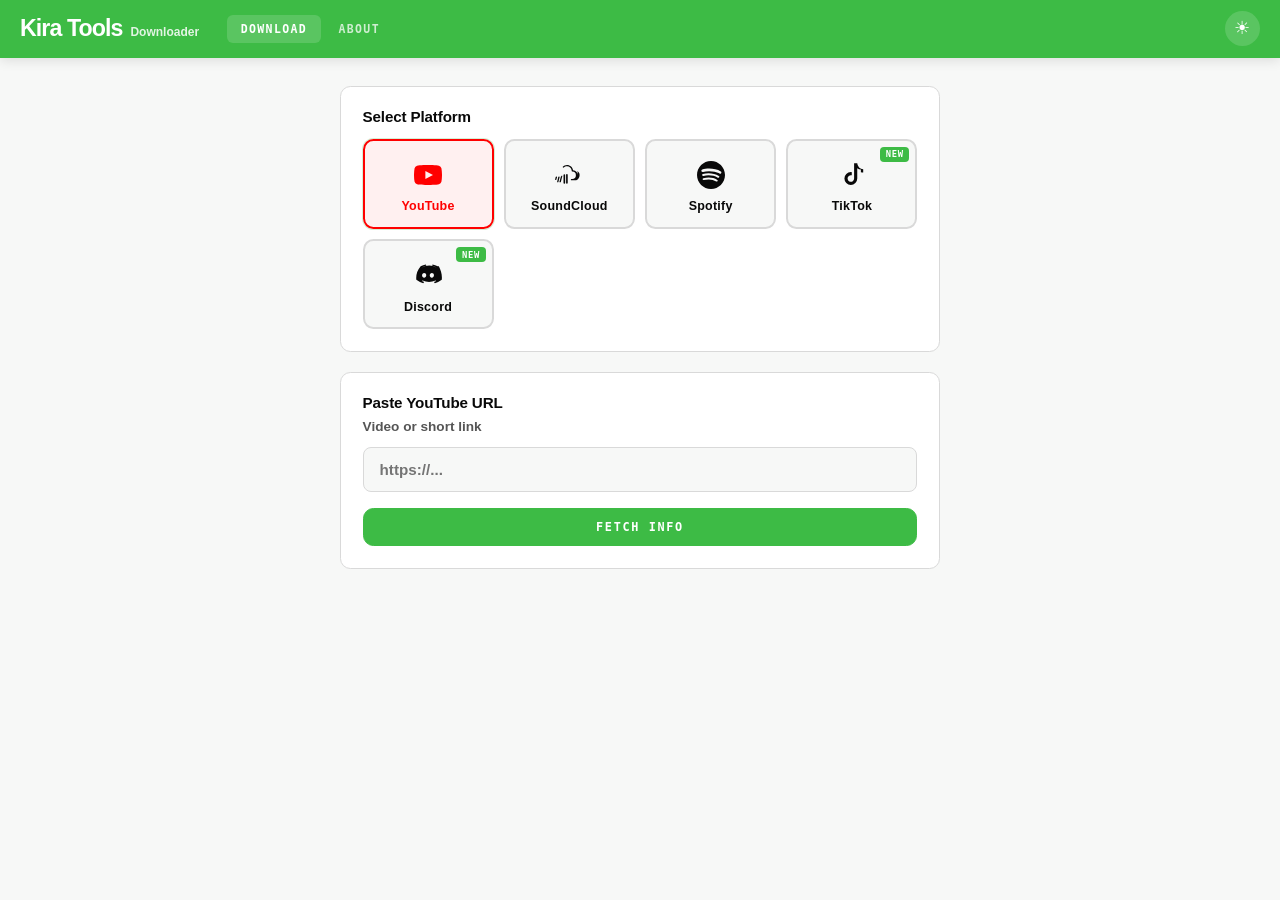
==== commit 73a93c7f: "About page: explain downloads + custom Cobalt API field" ====
--- a/index.html
+++ b/index.html
@@ -75,7 +75,7 @@
         <div class="panel form-panel">
           <div id="step-url" class="step active">
             <h3 class="panel-title" id="url-label">Paste YouTube URL</h3>
-            <p class="hint" id="url-hint">Video or short link works</p>
+            <p class="hint" id="url-hint">Video or short link</p>
             <input type="text" id="url-input" placeholder="https://..." autocomplete="off" spellcheck="false">
             <p id="url-error" class="error hidden"></p>
             <button id="btn-fetch" class="btn">Fetch Info</button>
@@ -154,15 +154,43 @@
       <div class="page-inner about-inner">
         <div class="panel">
           <h2>Kira Tools</h2>
-          <p>Web frontend recreation of the Python CLI downloader.</p>
-          <p>Supports <strong>YouTube</strong>, <strong>SoundCloud</strong>, <strong>Spotify</strong>, <strong>TikTok</strong> (new) and <strong>Discord</strong> (avatar + info).</p>
-          <p class="note">This is a frontend demo. Real downloads still need the Python script <code>ytdl_ultra.py</code> or a backend with yt-dlp.</p>
-          <p><a href="https://github.com/ziyyhhk/Kira-Test" target="_blank" rel="noopener">GitHub Repository →</a></p>
+          <p>Downloader for YouTube, SoundCloud, Spotify, TikTok & Discord.</p>
+
+          <h3 style="margin-top:1.25rem;margin-bottom:0.5rem">How downloads work</h3>
+          <p>GitHub Pages is <strong>static</strong> — it cannot run yt-dlp. So:</p>
+          <p>1. <strong>Download</strong> opens <a href="https://cobalt.tools/" target="_blank" rel="noopener">cobalt.tools</a> (free, works) and copies your URL.</p>
+          <p>2. Or host your own Cobalt API (free on Railway) and set it below so downloads stay in-app.</p>
+
+          <h3 style="margin-top:1.25rem;margin-bottom:0.5rem">Your Cobalt API (optional)</h3>
+          <p class="hint">Paste your instance URL (e.g. https://your-app.up.railway.app/) then click Save.</p>
+          <input type="text" id="api-input" placeholder="https://your-cobalt-api.example/" style="margin-bottom:0.5rem">
+          <button type="button" id="btn-save-api" class="btn" style="margin-bottom:1rem">Save API URL</button>
+          <p id="api-status" class="hint"></p>
+
+          <h3 style="margin-top:1rem;margin-bottom:0.5rem">Python CLI (most reliable)</h3>
+          <p><code>python ytdl_ultra.py</code> in this repo — works offline with FFmpeg + Deno.</p>
+
+          <p style="margin-top:1rem"><a href="https://github.com/ziyyhhk/Kira-Test" target="_blank" rel="noopener">GitHub Repository →</a></p>
         </div>
       </div>
     </section>
   </main>
 
   <script src="JS/app.js"></script>
+  <script>
+    (function () {
+      const input = document.getElementById('api-input');
+      const status = document.getElementById('api-status');
+      const btn = document.getElementById('btn-save-api');
+      if (!input || !btn) return;
+      input.value = localStorage.getItem('kira-cobalt-api') || '';
+      btn.addEventListener('click', () => {
+        const v = input.value.trim();
+        if (v) localStorage.setItem('kira-cobalt-api', v);
+        else localStorage.removeItem('kira-cobalt-api');
+        status.textContent = v ? 'Saved. Downloads will use your API first.' : 'Cleared. Using cobalt.tools fallback.';
+      });
+    })();
+  </script>
 </body>
 </html>
--- a/CSS/style.css
+++ b/CSS/style.css
@@ -1,4 +1,4 @@
-/* YTDL ULTRA – styled like The Broken List */
+/* Kira Tools – styled like The Broken List */
 :root {
   --color-background: #f7f8f7;
   --color-on-background: #090909;
@@ -57,7 +57,6 @@
   min-height: 100%;
 }
 
-/* Theme transition veil */
 .theme-veil {
   position: fixed;
   inset: 0;
@@ -74,7 +73,6 @@
   opacity: 0.45;
 }
 
-/* Header */
 header {
   display: flex;
   flex-shrink: 0;
@@ -156,7 +154,6 @@
 body.dark .theme-icon.light { display: none; }
 body.dark .theme-icon.dark { display: inline; }
 
-/* Main */
 main {
   flex: 1;
   overflow-y: auto;
@@ -221,7 +218,6 @@
   border-radius: 4px;
 }
 
-/* Panels */
 .panel {
   background: var(--color-surface);
   border: 1px solid var(--color-border);
@@ -256,27 +252,39 @@
   display: flex;
   flex-direction: column;
   align-items: center;
-  gap: 0.35rem;
-  padding: 1rem 0.5rem;
+  gap: 0.4rem;
+  padding: 1rem 0.5rem 0.85rem;
   background: var(--color-background);
   border: 2px solid var(--color-border);
   border-radius: var(--radius);
   cursor: pointer;
   font-family: "Archivo", sans-serif;
-  transition: border-color 0.15s, background 0.15s, transform 0.15s;
+  color: var(--color-on-background);
+  transition: border-color 0.15s, background 0.15s, transform 0.15s, color 0.15s;
 }
 .platform-card:hover {
   border-color: var(--color-primary);
   transform: translateY(-2px);
+  color: var(--color-primary);
 }
 .platform-card.selected {
   border-color: var(--color-primary);
-  background: color-mix(in srgb, var(--color-primary) 10%, transparent);
+  background: color-mix(in srgb, var(--color-primary) 12%, transparent);
   box-shadow: 0 0 0 1px var(--color-primary-glow);
+  color: var(--color-primary);
 }
 .platform-icon {
-  font-size: 1.4rem;
+  display: flex;
+  align-items: center;
+  justify-content: center;
+  width: 36px;
+  height: 36px;
   line-height: 1;
+}
+.platform-icon svg {
+  width: 28px;
+  height: 28px;
+  display: block;
 }
 .platform-name {
   font-size: 0.78rem;
@@ -297,7 +305,14 @@
   border-radius: 4px;
 }
 
-/* Inputs */
+/* Platform brand tints when selected */
+.platform-card[data-platform="youtube"].selected { color: #ff0000; border-color: #ff0000; background: rgba(255,0,0,0.06); }
+.platform-card[data-platform="soundcloud"].selected { color: #ff5500; border-color: #ff5500; background: rgba(255,85,0,0.06); }
+.platform-card[data-platform="spotify"].selected { color: #1db954; border-color: #1db954; background: rgba(29,185,84,0.08); }
+.platform-card[data-platform="tiktok"].selected { color: #010101; border-color: #25f4ee; background: rgba(37,244,238,0.08); }
+body.dark .platform-card[data-platform="tiktok"].selected { color: #25f4ee; }
+.platform-card[data-platform="discord"].selected { color: #5865f2; border-color: #5865f2; background: rgba(88,101,242,0.08); }
+
 input[type="text"] {
   width: 100%;
   padding: 0.8rem 1rem;
@@ -317,7 +332,6 @@
   box-shadow: 0 0 0 3px var(--color-primary-glow);
 }
 
-/* Buttons */
 .btn {
   position: relative;
   border: 1px solid var(--color-primary);
@@ -366,7 +380,7 @@
   margin-top: 1.25rem;
 }
 
-/* Info box */
+/* Info box + thumbnail */
 .info-box {
   display: flex;
   gap: 1rem;
@@ -375,6 +389,7 @@
   border-radius: 8px;
   padding: 1rem;
   margin-bottom: 1.35rem;
+  align-items: flex-start;
 }
 .info-text {
   flex: 1;
@@ -401,6 +416,45 @@
 }
 .meta span:first-child::before {
   content: "";
+}
+
+.thumb-wrap {
+  position: relative;
+  flex-shrink: 0;
+  width: 120px;
+  height: 68px;
+  border-radius: 8px;
+  overflow: hidden;
+  background: var(--color-background-hover);
+  border: 1px solid var(--color-border);
+}
+.thumb-wrap.square {
+  width: 72px;
+  height: 72px;
+}
+.thumb-wrap.hidden {
+  display: none !important;
+}
+.media-thumb {
+  width: 100%;
+  height: 100%;
+  object-fit: cover;
+  display: block;
+}
+.media-thumb.hidden {
+  display: none;
+}
+.thumb-placeholder {
+  position: absolute;
+  inset: 0;
+  display: flex;
+  align-items: center;
+  justify-content: center;
+  color: var(--color-muted);
+  opacity: 0.5;
+}
+.thumb-placeholder.hidden {
+  display: none;
 }
 
 .discord-avatar {
@@ -422,7 +476,6 @@
   color: var(--color-on-background);
 }
 
-/* Format cards */
 .format-options {
   display: grid;
   grid-template-columns: 1fr 1fr;
@@ -461,7 +514,6 @@
   margin-top: 0.15rem;
 }
 
-/* Quality list */
 .quality-list {
   display: flex;
   flex-direction: column;
@@ -500,7 +552,6 @@
   color: var(--color-muted);
 }
 
-/* Discord actions */
 .discord-btns {
   display: flex;
   flex-direction: column;
@@ -508,7 +559,6 @@
   margin-bottom: 0.5rem;
 }
 
-/* Progress */
 .progress-bar-wrap {
   height: 10px;
   background: var(--color-background);
@@ -564,7 +614,6 @@
   animation: pageIn 0.3s var(--ease-out);
 }
 
-/* Responsive */
 @media (max-width: 520px) {
   header {
     flex-wrap: wrap;
@@ -585,4 +634,12 @@
   .format-options {
     grid-template-columns: 1fr;
   }
-}
+  .thumb-wrap {
+    width: 96px;
+    height: 54px;
+  }
+  .thumb-wrap.square {
+    width: 56px;
+    height: 56px;
+  }
+}
